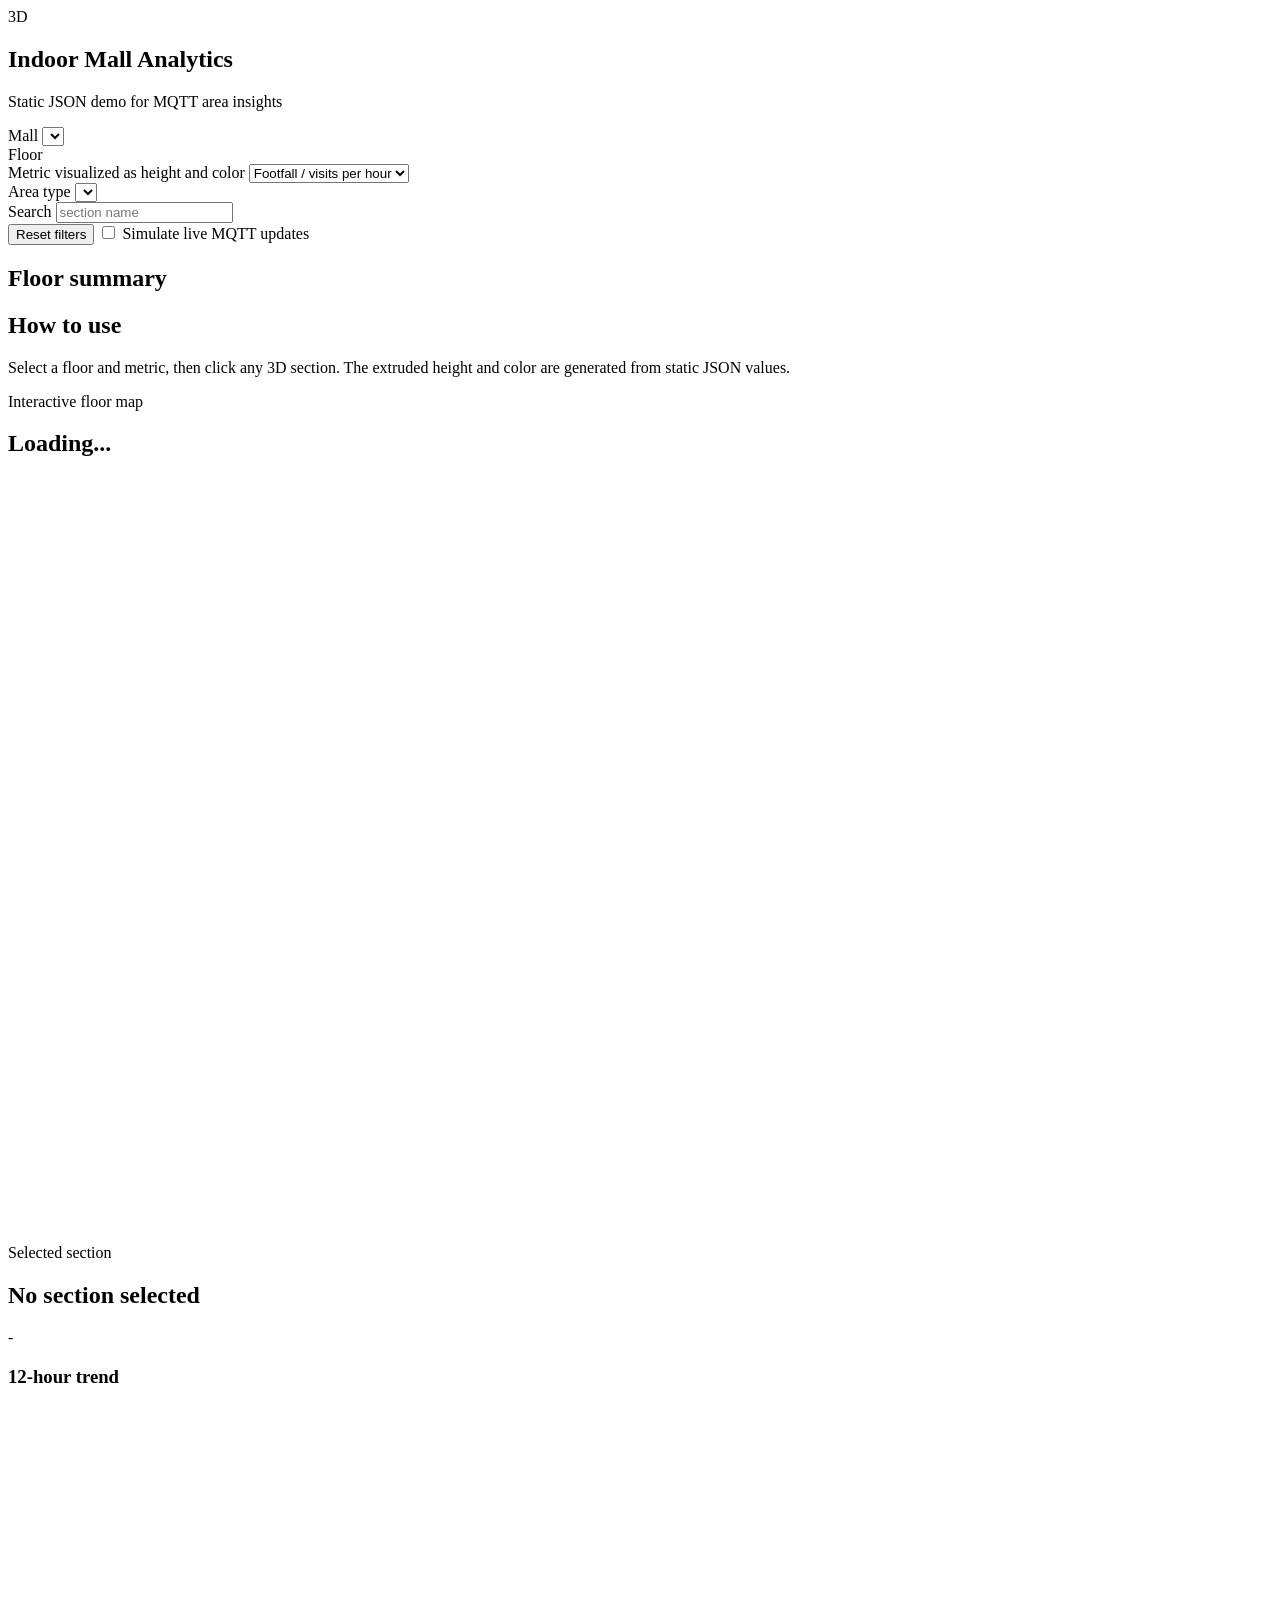
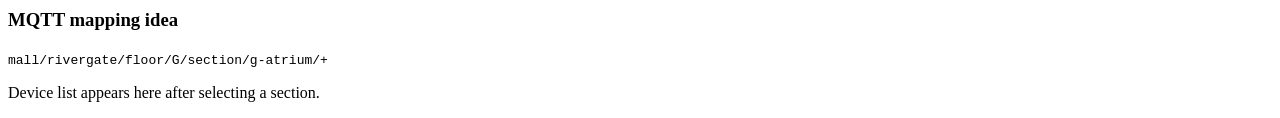
==== 3d-mall-analytic/index.html @ 9ec9e99f "Deploy 3d-mall-analytic" ====
<!doctype html>
<html lang="en">
<head>
  <meta charset="utf-8">
  <meta name="viewport" content="width=device-width, initial-scale=1">
  <title>3D Indoor Mall Analytics Demo</title>
  <link rel="stylesheet" href="assets/css/styles.css">
</head>
<body>
  <div class="app-shell">
    <aside class="sidebar" aria-label="Mall controls">
      <div class="brand-block">
        <div class="brand-mark">3D</div>
        <div>
          <h1>Indoor Mall Analytics</h1>
          <p>Static JSON demo for MQTT area insights</p>
        </div>
      </div>

      <div class="control-group">
        <label for="mallSelect">Mall</label>
        <select id="mallSelect"></select>
      </div>

      <div class="control-group">
        <label>Floor</label>
        <div id="floorTabs" class="floor-tabs"></div>
      </div>

      <div class="control-group">
        <label for="metricSelect">Metric visualized as height and color</label>
        <select id="metricSelect">
          <option value="visits">Footfall / visits per hour</option>
          <option value="workers">Active worker devices</option>
          <option value="dwell">Average dwell time</option>
          <option value="queue">Queue pressure</option>
          <option value="alerts">Operational alerts</option>
        </select>
      </div>

      <div class="control-group two-columns">
        <div>
          <label for="areaFilter">Area type</label>
          <select id="areaFilter"></select>
        </div>
        <div>
          <label for="searchBox">Search</label>
          <input id="searchBox" type="search" placeholder="section name">
        </div>
      </div>

      <div class="actions">
        <button id="resetBtn" type="button">Reset filters</button>
        <label class="toggle-row" title="Applies small random changes to static metrics in the browser only">
          <input id="liveToggle" type="checkbox">
          <span>Simulate live MQTT updates</span>
        </label>
      </div>

      <div class="insight-card">
        <h2>Floor summary</h2>
        <div id="floorSummary" class="summary-grid"></div>
      </div>

      <div class="help-card">
        <h2>How to use</h2>
        <p>Select a floor and metric, then click any 3D section. The extruded height and color are generated from static JSON values.</p>
      </div>
    </aside>

    <main class="main-panel">
      <section class="map-card" aria-label="Indoor 3D map">
        <div class="map-header">
          <div>
            <p class="eyebrow">Interactive floor map</p>
            <h2 id="mapTitle">Loading...</h2>
          </div>
          <div id="legend" class="legend"></div>
        </div>
        <div id="mapStage" class="map-stage">
          <svg id="mallMap" viewBox="0 0 1100 650" role="img" aria-label="3D isometric indoor mall map"></svg>
          <div id="tooltip" class="tooltip" hidden></div>
        </div>
      </section>

      <section class="details-card" aria-label="Selected section details">
        <div class="details-header">
          <div>
            <p class="eyebrow">Selected section</p>
            <h2 id="sectionTitle">No section selected</h2>
          </div>
          <span id="sectionBadge" class="badge">-</span>
        </div>
        <div id="metricCards" class="metric-grid"></div>
        <div class="chart-wrap">
          <div class="chart-heading">
            <h3 id="chartTitle">12-hour trend</h3>
            <span id="chartUnit"></span>
          </div>
          <canvas id="trendChart" height="180"></canvas>
        </div>
        <div class="data-block">
          <h3>MQTT mapping idea</h3>
          <code id="topicCode">mall/rivergate/floor/G/section/g-atrium/+</code>
          <p id="deviceList">Device list appears here after selecting a section.</p>
        </div>
      </section>
    </main>
  </div>

  <script id="fallback-data" type="application/json">
{
  "metadata": {
    "title": "3D Indoor Mall Analytics Static Demo",
    "version": "1.0.0",
    "lastUpdated": "2026-05-10T12:00:00+02:00",
    "description": "Static sample data for a multi-floor mall map powered by MQTT-like metrics."
  },
  "malls": [
    {
      "id": "rivergate",
      "name": "RiverGate Demo Mall",
      "city": "Demo City",
      "floors": [
        {
          "id": "B1",
          "name": "Lower Ground",
          "level": -1,
          "width": 760,
          "depth": 480,
          "sections": [
            {
              "id": "b1-parking-a",
              "code": "P-A",
              "name": "Parking Zone A",
              "area": "Parking",
              "polygon": [
                [
                  40,
                  50
                ],
                [
                  230,
                  50
                ],
                [
                  230,
                  195
                ],
                [
                  40,
                  195
                ]
              ],
              "metrics": {
                "visits": 520,
                "workers": 5,
                "dwell": 31.0,
                "queue": 1.2,
                "alerts": 1
              },
              "history": {
                "visits": [
                  406,
                  473,
                  518,
                  537,
                  574,
                  574,
                  578,
                  530,
                  497,
                  482,
                  505,
                  377
                ],
                "workers": [
                  4,
                  4,
                  5,
                  5,
                  6,
                  6,
                  6,
                  5,
                  6,
                  5,
                  5,
                  4
                ],
                "dwell": [
                  28.4,
                  31.3,
                  28.6,
                  30.4,
                  35.7,
                  32.8,
                  32.8,
                  30.5,
                  34.1,
                  28.6,
                  25.9,
                  26.5
                ],
                "queue": [
                  1.1,
                  1.3,
                  1.0,
                  1.4,
                  1.4,
                  1.5,
                  1.2,
                  1.1,
                  1.2,
                  0.9,
                  0.9,
                  1.0
                ],
                "alerts": [
                  1,
                  1,
                  1,
                  1,
                  1,
                  1,
                  1,
                  1,
                  1,
                  1,
                  1,
                  1
                ]
              },
              "devices": [
                "wrk-021",
                "wrk-024",
                "wrk-031"
              ]
            },
            {
              "id": "b1-parking-b",
              "code": "P-B",
              "name": "Parking Zone B",
              "area": "Parking",
              "polygon": [
                [
                  250,
                  50
                ],
                [
                  445,
                  50
                ],
                [
                  445,
                  195
                ],
                [
                  250,
                  195
                ]
              ],
              "metrics": {
                "visits": 610,
                "workers": 6,
                "dwell": 34.0,
                "queue": 1.5,
                "alerts": 2
              },
              "history": {
                "visits": [
                  522,
                  567,
                  618,
                  589,
                  728,
                  636,
                  626,
                  627,
                  678,
                  663,
                  620,
                  457
                ],
                "workers": [
                  5,
                  6,
                  5,
                  6,
                  7,
                  6,
                  6,
                  6,
                  6,
                  6,
                  5,
                  5
                ],
                "dwell": [
                  28.2,
                  29.9,
                  34.4,
                  32.2,
                  35.9,
                  34.4,
                  38.4,
                  36.8,
                  37.6,
                  34.4,
                  31.0,
                  29.2
                ],
                "queue": [
                  1.2,
                  1.3,
                  1.2,
                  1.6,
                  1.5,
                  1.6,
                  1.5,
                  1.5,
                  1.4,
                  1.5,
                  1.4,
                  0.7
                ],
                "alerts": [
                  2,
                  2,
                  2,
                  2,
                  2,
                  2,
                  2,
                  2,
                  2,
                  2,
                  1,
                  2
                ]
              },
              "devices": [
                "wrk-026",
                "wrk-044"
              ]
            },
            {
              "id": "b1-loading",
              "code": "LD",
              "name": "Loading Dock",
              "area": "Operations",
              "polygon": [
                [
                  465,
                  50
                ],
                [
                  720,
                  50
                ],
                [
                  720,
                  170
                ],
                [
                  465,
                  195
                ]
              ],
              "metrics": {
                "visits": 180,
                "workers": 11,
                "dwell": 42.0,
                "queue": 6.0,
                "alerts": 3
              },
              "history": {
                "visits": [
                  138,
                  175,
                  158,
                  183,
                  200,
                  195,
                  213,
                  184,
                  174,
                  174,
                  154,
                  159
                ],
                "workers": [
                  10,
                  9,
                  10,
                  10,
                  13,
                  12,
                  11,
                  11,
                  11,
                  10,
                  10,
                  9
                ],
                "dwell": [
                  33.4,
                  42.5,
                  41.7,
                  45.6,
                  43.9,
                  45.7,
                  50.4,
                  42.5,
                  48.0,
                  39.2,
                  33.7,
                  33.9
                ],
                "queue": [
                  5.2,
                  4.3,
                  7.3,
                  7.2,
                  5.6,
                  7.1,
                  5.8,
                  5.4,
                  5.8,
                  5.2,
                  3.0,
                  2.7
                ],
                "alerts": [
                  3,
                  3,
                  3,
                  3,
                  3,
                  3,
                  4,
                  3,
                  3,
                  2,
                  2,
                  2
                ]
              },
              "devices": [
                "wrk-011",
                "wrk-012",
                "wrk-013",
                "wrk-014"
              ]
            },
            {
              "id": "b1-lobby",
              "code": "EL",
              "name": "Elevator and Escalator Lobby",
              "area": "Transit",
              "polygon": [
                [
                  250,
                  220
                ],
                [
                  470,
                  220
                ],
                [
                  520,
                  340
                ],
                [
                  205,
                  340
                ]
              ],
              "metrics": {
                "visits": 780,
                "workers": 9,
                "dwell": 12.0,
                "queue": 4.3,
                "alerts": 1
              },
              "history": {
                "visits": [
                  690,
                  710,
                  829,
                  771,
                  889,
                  882,
                  947,
                  889,
                  831,
                  720,
                  697,
                  578
                ],
                "workers": [
                  7,
                  8,
                  10,
                  9,
                  9,
                  10,
                  11,
                  11,
                  10,
                  8,
                  8,
                  7
                ],
                "dwell": [
                  11.1,
                  9.6,
                  11.0,
                  12.5,
                  12.6,
                  14.3,
                  12.3,
                  13.1,
                  13.5,
                  11.5,
                  10.6,
                  10.8
                ],
                "queue": [
                  3.6,
                  4.1,
                  4.0,
                  4.9,
                  5.2,
                  4.3,
                  3.6,
                  3.6,
                  4.5,
                  3.7,
                  3.0,
                  1.8
                ],
                "alerts": [
                  1,
                  1,
                  1,
                  1,
                  1,
                  1,
                  1,
                  1,
                  1,
                  1,
                  1,
                  1
                ]
              },
              "devices": [
                "wrk-032",
                "wrk-033",
                "wrk-034"
              ]
            },
            {
              "id": "b1-service",
              "code": "SV",
              "name": "Service Corridor",
              "area": "Operations",
              "polygon": [
                [
                  50,
                  230
                ],
                [
                  205,
                  230
                ],
                [
                  205,
                  430
                ],
                [
                  50,
                  430
                ]
              ],
              "metrics": {
                "visits": 160,
                "workers": 18,
                "dwell": 22.0,
                "queue": 1.1,
                "alerts": 2
              },
              "history": {
                "visits": [
                  138,
                  133,
                  164,
                  168,
                  175,
                  174,
                  182,
                  160,
                  181,
                  146,
                  153,
                  118
                ],
                "workers": [
                  15,
                  17,
                  18,
                  19,
                  19,
                  20,
                  22,
                  19,
                  20,
                  16,
                  16,
                  13
                ],
                "dwell": [
                  16.3,
                  21.7,
                  21.6,
                  22.9,
                  24.7,
                  24.6,
                  25.2,
                  25.4,
                  23.6,
                  22.6,
                  18.6,
                  19.2
                ],
                "queue": [
                  1.1,
                  0.9,
                  0.9,
                  1.0,
                  1.3,
                  1.2,
                  1.1,
                  0.8,
                  1.2,
                  0.9,
                  1.0,
                  0.9
                ],
                "alerts": [
                  2,
                  2,
                  2,
                  2,
                  2,
                  2,
                  2,
                  2,
                  2,
                  2,
                  2,
                  1
                ]
              },
              "devices": [
                "wrk-040",
                "wrk-041",
                "wrk-042",
                "wrk-043"
              ]
            },
            {
              "id": "b1-storage",
              "code": "ST",
              "name": "Back Storage",
              "area": "Operations",
              "polygon": [
                [
                  530,
                  220
                ],
                [
                  720,
                  185
                ],
                [
                  720,
                  430
                ],
                [
                  560,
                  430
                ],
                [
                  520,
                  340
                ]
              ],
              "metrics": {
                "visits": 95,
                "workers": 8,
                "dwell": 56.0,
                "queue": 2.4,
                "alerts": 1
              },
              "history": {
                "visits": [
                  85,
                  78,
                  93,
                  99,
                  99,
                  109,
                  116,
                  96,
                  93,
                  87,
                  76,
                  88
                ],
                "workers": [
                  7,
                  7,
                  7,
                  8,
                  9,
                  9,
                  9,
                  9,
                  8,
                  7,
                  8,
                  7
                ],
                "dwell": [
                  45.6,
                  47.6,
                  51.3,
                  62.6,
                  64.7,
                  66.5,
                  60.9,
                  58.7,
                  52.3,
                  49.4,
                  48.0,
                  50.0
                ],
                "queue": [
                  2.2,
                  2.5,
                  2.4,
                  2.1,
                  2.1,
                  2.5,
                  3.0,
                  2.2,
                  2.6,
                  1.8,
                  1.8,
                  2.0
                ],
                "alerts": [
                  1,
                  1,
                  1,
                  1,
                  1,
                  1,
                  1,
                  1,
                  1,
                  1,
                  1,
                  0
                ]
              },
              "devices": [
                "wrk-015",
                "wrk-016"
              ]
            },
            {
              "id": "b1-carwash",
              "code": "CW",
              "name": "Car Wash Pickup",
              "area": "Services",
              "polygon": [
                [
                  230,
                  365
                ],
                [
                  535,
                  365
                ],
                [
                  555,
                  430
                ],
                [
                  220,
                  430
                ]
              ],
              "metrics": {
                "visits": 290,
                "workers": 4,
                "dwell": 18.0,
                "queue": 7.5,
                "alerts": 0
              },
              "history": {
                "visits": [
                  213,
                  255,
                  281,
                  275,
                  290,
                  305,
                  346,
                  325,
                  280,
                  310,
                  239,
                  261
                ],
                "workers": [
                  3,
                  4,
                  4,
                  4,
                  5,
                  5,
                  5,
                  5,
                  4,
                  4,
                  4,
                  4
                ],
                "dwell": [
                  13.1,
                  16.6,
                  18.4,
                  18.1,
                  19.1,
                  19.1,
                  18.4,
                  17.7,
                  18.8,
                  17.2,
                  15.9,
                  15.1
                ],
                "queue": [
                  5.1,
                  7.6,
                  5.9,
                  7.0,
                  9.2,
                  9.7,
                  7.9,
                  7.1,
                  8.2,
                  5.5,
                  5.3,
                  5.9
                ],
                "alerts": [
                  0,
                  0,
                  0,
                  0,
                  0,
                  0,
                  0,
                  0,
                  0,
                  0,
                  0,
                  0
                ]
              },
              "devices": [
                "wrk-051"
              ]
            }
          ]
        },
        {
          "id": "G",
          "name": "Ground Floor",
          "level": 0,
          "width": 760,
          "depth": 480,
          "sections": [
            {
              "id": "g-entrance",
              "code": "EN",
              "name": "Main Entrance",
              "area": "Transit",
              "polygon": [
                [
                  40,
                  55
                ],
                [
                  250,
                  55
                ],
                [
                  235,
                  180
                ],
                [
                  65,
                  190
                ]
              ],
              "metrics": {
                "visits": 1460,
                "workers": 17,
                "dwell": 8.5,
                "queue": 3.5,
                "alerts": 2
              },
              "history": {
                "visits": [
                  1157,
                  1209,
                  1525,
                  1474,
                  1489,
                  1688,
                  1508,
                  1586,
                  1617,
                  1326,
                  1478,
                  1307
                ],
                "workers": [
                  15,
                  14,
                  15,
                  18,
                  18,
                  20,
                  21,
                  17,
                  18,
                  15,
                  15,
                  12
                ],
                "dwell": [
                  7.6,
                  8.0,
                  8.0,
                  9.5,
                  9.3,
                  9.8,
                  10.1,
                  8.3,
                  8.4,
                  8.5,
                  8.3,
                  7.9
                ],
                "queue": [
                  2.1,
                  2.6,
                  3.5,
                  3.2,
                  4.3,
                  4.4,
                  3.4,
                  3.4,
                  2.7,
                  2.6,
                  2.7,
                  1.5
                ],
                "alerts": [
                  2,
                  2,
                  2,
                  2,
                  2,
                  2,
                  3,
                  2,
                  2,
                  2,
                  1,
                  1
                ]
              },
              "devices": [
                "wrk-101",
                "wrk-102",
                "wrk-103",
                "wrk-104"
              ]
            },
            {
              "id": "g-atrium",
              "code": "AT",
              "name": "Central Atrium",
              "area": "Common",
              "polygon": [
                [
                  270,
                  85
                ],
                [
                  510,
                  85
                ],
                [
                  565,
                  295
                ],
                [
                  210,
                  295
                ]
              ],
              "metrics": {
                "visits": 1680,
                "workers": 21,
                "dwell": 17.0,
                "queue": 8.0,
                "alerts": 3
              },
              "history": {
                "visits": [
                  1506,
                  1572,
                  1762,
                  1702,
                  1651,
                  1800,
                  1770,
                  1800,
                  1577,
                  1576,
                  1639,
                  1245
                ],
                "workers": [
                  19,
                  18,
                  23,
                  21,
                  23,
                  21,
                  26,
                  24,
                  20,
                  21,
                  20,
                  19
                ],
                "dwell": [
                  12.6,
                  16.9,
                  17.5,
                  18.8,
                  18.0,
                  19.1,
                  17.2,
                  18.6,
                  18.0,
                  17.6,
                  13.7,
                  13.8
                ],
                "queue": [
                  6.1,
                  6.7,
                  8.9,
                  8.4,
                  8.5,
                  9.1,
                  8.1,
                  8.0,
                  8.6,
                  6.6,
                  4.4,
                  6.5
                ],
                "alerts": [
                  2,
                  3,
                  3,
                  3,
                  4,
                  3,
                  3,
                  3,
                  3,
                  3,
                  2,
                  2
                ]
              },
              "devices": [
                "wrk-111",
                "wrk-112",
                "wrk-113",
                "wrk-114",
                "wrk-115"
              ]
            },
            {
              "id": "g-supermarket",
              "code": "SM",
              "name": "Supermarket",
              "area": "Retail",
              "polygon": [
                [
                  530,
                  55
                ],
                [
                  720,
                  55
                ],
                [
                  720,
                  225
                ],
                [
                  575,
                  265
                ],
                [
                  530,
                  175
                ]
              ],
              "metrics": {
                "visits": 1220,
                "workers": 26,
                "dwell": 39.0,
                "queue": 11.5,
                "alerts": 4
              },
              "history": {
                "visits": [
                  894,
                  1177,
                  1115,
                  1295,
                  1303,
                  1268,
                  1413,
                  1194,
                  1371,
                  1111,
                  1162,
                  1102
                ],
                "workers": [
                  21,
                  26,
                  24,
                  26,
                  26,
                  27,
                  27,
                  29,
                  25,
                  26,
                  22,
                  21
                ],
                "dwell": [
                  32.1,
                  38.2,
                  37.6,
                  37.8,
                  39.7,
                  47.3,
                  42.6,
                  39.3,
                  36.9,
                  40.0,
                  31.2,
                  34.2
                ],
                "queue": [
                  9.9,
                  9.8,
                  13.1,
                  10.6,
                  12.9,
                  11.6,
                  9.7,
                  9.8,
                  11.6,
                  7.8,
                  9.4,
                  6.4
                ],
                "alerts": [
                  4,
                  4,
                  4,
                  4,
                  5,
                  4,
                  5,
                  4,
                  3,
                  4,
                  3,
                  3
                ]
              },
              "devices": [
                "wrk-121",
                "wrk-122",
                "wrk-123",
                "wrk-124"
              ]
            },
            {
              "id": "g-electronics",
              "code": "EL",
              "name": "Electronics",
              "area": "Retail",
              "polygon": [
                [
                  60,
                  210
                ],
                [
                  205,
                  205
                ],
                [
                  205,
                  360
                ],
                [
                  60,
                  390
                ]
              ],
              "metrics": {
                "visits": 760,
                "workers": 12,
                "dwell": 27.0,
                "queue": 5.8,
                "alerts": 1
              },
              "history": {
                "visits": [
                  677,
                  712,
                  679,
                  862,
                  778,
                  791,
                  763,
                  772,
                  766,
                  829,
                  703,
                  665
                ],
                "workers": [
                  9,
                  10,
                  12,
                  12,
                  13,
                  13,
                  12,
                  12,
                  12,
                  13,
                  12,
                  10
                ],
                "dwell": [
                  22.1,
                  24.3,
                  26.6,
                  28.2,
                  27.0,
                  32.3,
                  28.9,
                  27.4,
                  29.6,
                  26.3,
                  22.5,
                  22.4
                ],
                "queue": [
                  4.6,
                  5.7,
                  5.0,
                  6.9,
                  7.4,
                  7.2,
                  5.8,
                  5.3,
                  6.3,
                  5.1,
                  4.6,
                  3.6
                ],
                "alerts": [
                  1,
                  1,
                  1,
                  1,
                  1,
                  1,
                  1,
                  1,
                  1,
                  1,
                  1,
                  1
                ]
              },
              "devices": [
                "wrk-131",
                "wrk-132"
              ]
            },
            {
              "id": "g-cafe",
              "code": "CF",
              "name": "Cafe Strip",
              "area": "Dining",
              "polygon": [
                [
                  225,
                  320
                ],
                [
                  390,
                  315
                ],
                [
                  390,
                  430
                ],
                [
                  210,
                  430
                ]
              ],
              "metrics": {
                "visits": 880,
                "workers": 15,
                "dwell": 43.0,
                "queue": 10.5,
                "alerts": 2
              },
              "history": {
                "visits": [
                  670,
                  787,
                  883,
                  908,
                  904,
                  989,
                  891,
                  954,
                  915,
                  941,
                  726,
                  648
                ],
                "workers": [
                  13,
                  15,
                  14,
                  16,
                  17,
                  17,
                  16,
                  18,
                  14,
                  14,
                  15,
                  13
                ],
                "dwell": [
                  40.2,
                  34.5,
                  39.6,
                  41.7,
                  45.4,
                  46.6,
                  48.0,
                  47.2,
                  45.0,
                  46.0,
                  42.4,
                  31.2
                ],
                "queue": [
                  9.0,
                  9.9,
                  8.8,
                  11.3,
                  9.5,
                  10.7,
                  12.2,
                  10.0,
                  11.4,
                  7.4,
                  8.4,
                  4.6
                ],
                "alerts": [
                  2,
                  2,
                  2,
                  2,
                  2,
                  2,
                  2,
                  2,
                  2,
                  2,
                  2,
                  1
                ]
              },
              "devices": [
                "wrk-141",
                "wrk-142",
                "wrk-143"
              ]
            },
            {
              "id": "g-pharmacy",
              "code": "PH",
              "name": "Pharmacy",
              "area": "Retail",
              "polygon": [
                [
                  410,
                  320
                ],
                [
                  555,
                  310
                ],
                [
                  560,
                  430
                ],
                [
                  410,
                  430
                ]
              ],
              "metrics": {
                "visits": 510,
                "workers": 7,
                "dwell": 14.0,
                "queue": 4.5,
                "alerts": 0
              },
              "history": {
                "visits": [
                  457,
                  464,
                  549,
                  554,
                  528,
                  518,
                  549,
                  583,
                  494,
                  485,
                  435,
                  476
                ],
                "workers": [
                  5,
                  7,
                  6,
                  7,
                  8,
                  8,
                  8,
                  8,
                  8,
                  7,
                  7,
                  6
                ],
                "dwell": [
                  10.5,
                  13.9,
                  15.0,
                  13.2,
                  15.6,
                  16.7,
                  14.2,
                  16.0,
                  15.5,
                  15.0,
                  13.6,
                  10.9
                ],
                "queue": [
                  4.1,
                  4.7,
                  4.0,
                  4.6,
                  4.1,
                  5.3,
                  4.9,
                  4.1,
                  4.6,
                  2.9,
                  2.8,
                  1.9
                ],
                "alerts": [
                  0,
                  0,
                  0,
                  0,
                  0,
                  0,
                  0,
                  0,
                  0,
                  0,
                  0,
                  0
                ]
              },
              "devices": [
                "wrk-151",
                "wrk-152"
              ]
            },
            {
              "id": "g-info",
              "code": "IF",
              "name": "Information Desk",
              "area": "Services",
              "polygon": [
                [
                  580,
                  285
                ],
                [
                  720,
                  245
                ],
                [
                  720,
                  430
                ],
                [
                  585,
                  430
                ]
              ],
              "metrics": {
                "visits": 420,
                "workers": 6,
                "dwell": 11.0,
                "queue": 2.3,
                "alerts": 1
              },
              "history": {
                "visits": [
                  352,
                  337,
                  432,
                  445,
                  428,
                  461,
                  503,
                  437,
                  440,
                  418,
                  352,
                  352
                ],
                "workers": [
                  5,
                  5,
                  6,
                  7,
                  6,
                  7,
                  6,
                  7,
                  6,
                  6,
                  5,
                  5
                ],
                "dwell": [
                  8.5,
                  10.8,
                  11.0,
                  12.4,
                  11.9,
                  11.9,
                  13.0,
                  13.0,
                  11.6,
                  10.6,
                  9.3,
                  9.3
                ],
                "queue": [
                  2.0,
                  2.3,
                  2.0,
                  2.0,
                  2.6,
                  2.5,
                  2.7,
                  2.5,
                  2.5,
                  2.2,
                  1.4,
                  1.0
                ],
                "alerts": [
                  1,
                  1,
                  1,
                  1,
                  1,
                  1,
                  1,
                  1,
                  1,
                  1,
                  1,
                  1
                ]
              },
              "devices": [
                "wrk-161",
                "wrk-162"
              ]
            }
          ]
        },
        {
          "id": "F1",
          "name": "First Floor",
          "level": 1,
          "width": 760,
          "depth": 480,
          "sections": [
            {
              "id": "f1-fashion-a",
              "code": "FA",
              "name": "Fashion Wing A",
              "area": "Retail",
              "polygon": [
                [
                  40,
                  55
                ],
                [
                  240,
                  55
                ],
                [
                  240,
                  210
                ],
                [
                  40,
                  230
                ]
              ],
              "metrics": {
                "visits": 980,
                "workers": 16,
                "dwell": 34.0,
                "queue": 4.0,
                "alerts": 1
              },
              "history": {
                "visits": [
                  758,
                  885,
                  1047,
                  939,
                  1099,
                  1030,
                  1077,
                  1051,
                  1007,
                  961,
                  905,
                  733
                ],
                "workers": [
                  15,
                  14,
                  14,
                  18,
                  17,
                  17,
                  18,
                  17,
                  17,
                  17,
                  15,
                  13
                ],
                "dwell": [
                  30.9,
                  31.4,
                  37.1,
                  36.0,
                  36.4,
                  35.0,
                  35.9,
                  37.6,
                  33.9,
                  31.1,
                  32.2,
                  31.4
                ],
                "queue": [
                  2.9,
                  3.3,
                  4.4,
                  3.8,
                  3.8,
                  4.0,
                  3.4,
                  4.8,
                  2.9,
                  4.2,
                  2.3,
                  1.8
                ],
                "alerts": [
                  1,
                  1,
                  1,
                  1,
                  1,
                  1,
                  1,
                  1,
                  1,
                  1,
                  1,
                  0
                ]
              },
              "devices": [
                "wrk-201",
                "wrk-202",
                "wrk-203"
              ]
            },
            {
              "id": "f1-beauty",
              "code": "BT",
              "name": "Beauty and Cosmetics",
              "area": "Retail",
              "polygon": [
                [
                  260,
                  55
                ],
                [
                  450,
                  55
                ],
                [
                  455,
                  210
                ],
                [
                  260,
                  210
                ]
              ],
              "metrics": {
                "visits": 710,
                "workers": 11,
                "dwell": 28.0,
                "queue": 5.1,
                "alerts": 0
              },
              "history": {
                "visits": [
                  569,
                  686,
                  627,
                  670,
                  819,
                  794,
                  770,
                  835,
                  774,
                  655,
                  715,
                  563
                ],
                "workers": [
                  8,
                  11,
                  10,
                  10,
                  11,
                  13,
                  13,
                  13,
                  13,
                  11,
                  9,
                  9
                ],
                "dwell": [
                  20.8,
                  25.4,
                  26.9,
                  29.1,
                  31.9,
                  33.5,
                  31.6,
                  28.6,
                  28.0,
                  25.4,
                  24.7,
                  24.6
                ],
                "queue": [
                  4.5,
                  4.6,
                  4.5,
                  5.1,
                  5.5,
                  5.3,
                  6.3,
                  5.1,
                  4.2,
                  3.5,
                  4.0,
                  3.4
                ],
                "alerts": [
                  0,
                  0,
                  0,
                  0,
                  0,
                  0,
                  0,
                  0,
                  0,
                  0,
                  0,
                  0
                ]
              },
              "devices": [
                "wrk-211",
                "wrk-212"
              ]
            },
            {
              "id": "f1-home",
              "code": "HM",
              "name": "Home Goods",
              "area": "Retail",
              "polygon": [
                [
                  475,
                  55
                ],
                [
                  720,
                  55
                ],
                [
                  720,
                  205
                ],
                [
                  475,
                  210
                ]
              ],
              "metrics": {
                "visits": 650,
                "workers": 13,
                "dwell": 32.0,
                "queue": 2.8,
                "alerts": 2
              },
              "history": {
                "visits": [
                  511,
                  552,
                  683,
                  730,
                  664,
                  684,
                  678,
                  720,
                  720,
                  632,
                  624,
                  551
                ],
                "workers": [
                  11,
                  11,
                  12,
                  13,
                  15,
                  15,
                  15,
                  15,
                  14,
                  13,
                  13,
                  12
                ],
                "dwell": [
                  27.3,
                  30.9,
                  34.4,
                  35.2,
                  31.6,
                  37.0,
                  32.8,
                  34.8,
                  30.6,
                  32.9,
                  26.7,
                  29.1
                ],
                "queue": [
                  2.3,
                  3.1,
                  3.2,
                  2.7,
                  2.4,
                  2.8,
                  3.4,
                  3.1,
                  2.1,
                  2.8,
                  2.0,
                  2.1
                ],
                "alerts": [
                  2,
                  2,
                  2,
                  2,
                  2,
                  2,
                  2,
                  2,
                  2,
                  1,
                  1,
                  1
                ]
              },
              "devices": [
                "wrk-221",
                "wrk-222",
                "wrk-223"
              ]
            },
            {
              "id": "f1-foodcourt",
              "code": "FC",
              "name": "Food Court",
              "area": "Dining",
              "polygon": [
                [
                  245,
                  235
                ],
                [
                  535,
                  235
                ],
                [
                  560,
                  370
                ],
                [
                  225,
                  370
                ]
              ],
              "metrics": {
                "visits": 1520,
                "workers": 28,
                "dwell": 48.0,
                "queue": 18.5,
                "alerts": 5
              },
              "history": {
                "visits": [
                  1188,
                  1243,
                  1500,
                  1702,
                  1800,
                  1692,
                  1563,
                  1681,
                  1731,
                  1631,
                  1382,
                  1396
                ],
                "workers": [
                  22,
                  23,
                  29,
                  27,
                  31,
                  33,
                  34,
                  29,
                  30,
                  30,
                  24,
                  22
                ],
                "dwell": [
                  40.2,
                  44.6,
                  48.9,
                  49.9,
                  49.7,
                  50.2,
                  53.0,
                  48.9,
                  55.0,
                  45.3,
                  41.9,
                  38.5
                ],
                "queue": [
                  15.7,
                  14.3,
                  19.5,
                  16.0,
                  19.5,
                  18.3,
                  21.6,
                  21.0,
                  14.5,
                  13.0,
                  16.7,
                  11.4
                ],
                "alerts": [
                  5,
                  5,
                  5,
                  4,
                  6,
                  6,
                  6,
                  5,
                  4,
                  5,
                  4,
                  3
                ]
              },
              "devices": [
                "wrk-231",
                "wrk-232",
                "wrk-233",
                "wrk-234",
                "wrk-235"
              ]
            },
            {
              "id": "f1-kids",
              "code": "KZ",
              "name": "Kids Zone",
              "area": "Entertainment",
              "polygon": [
                [
                  55,
                  255
                ],
                [
                  220,
                  245
                ],
                [
                  205,
                  430
                ],
                [
                  55,
                  430
                ]
              ],
              "metrics": {
                "visits": 590,
                "workers": 10,
                "dwell": 54.0,
                "queue": 7.2,
                "alerts": 2
              },
              "history": {
                "visits": [
                  527,
                  537,
                  566,
                  659,
                  590,
                  662,
                  641,
                  582,
                  671,
                  598,
                  512,
                  536
                ],
                "workers": [
                  8,
                  9,
                  11,
                  10,
                  10,
                  11,
                  11,
                  10,
                  10,
                  9,
                  8,
                  9
                ],
                "dwell": [
                  43.6,
                  46.0,
                  49.2,
                  51.8,
                  55.5,
                  54.1,
                  55.5,
                  61.8,
                  60.0,
                  52.3,
                  51.2,
                  39.0
                ],
                "queue": [
                  4.4,
                  5.4,
                  7.6,
                  6.8,
                  8.3,
                  8.1,
                  6.1,
                  6.0,
                  6.4,
                  6.4,
                  4.4,
                  5.0
                ],
                "alerts": [
                  2,
                  1,
                  2,
                  2,
                  2,
                  2,
                  2,
                  2,
                  2,
                  1,
                  1,
                  1
                ]
              },
              "devices": [
                "wrk-241",
                "wrk-242"
              ]
            },
            {
              "id": "f1-atrium",
              "code": "AT",
              "name": "Upper Atrium Bridge",
              "area": "Common",
              "polygon": [
                [
                  560,
                  230
                ],
                [
                  720,
                  215
                ],
                [
                  720,
                  430
                ],
                [
                  585,
                  430
                ],
                [
                  560,
                  370
                ]
              ],
              "metrics": {
                "visits": 880,
                "workers": 12,
                "dwell": 13.0,
                "queue": 3.9,
                "alerts": 1
              },
              "history": {
                "visits": [
                  721,
                  796,
                  837,
                  930,
                  958,
                  1037,
                  1007,
                  1019,
                  852,
                  827,
                  744,
                  659
                ],
                "workers": [
                  10,
                  12,
                  12,
                  12,
                  14,
                  14,
                  13,
                  14,
                  13,
                  13,
                  10,
                  9
                ],
                "dwell": [
                  11.6,
                  10.6,
                  12.0,
                  14.4,
                  13.2,
                  13.7,
                  13.4,
                  14.2,
                  14.6,
                  12.9,
                  10.5,
                  10.9
                ],
                "queue": [
                  4.0,
                  4.2,
                  3.9,
                  3.8,
                  4.6,
                  4.0,
                  4.3,
                  4.4,
                  3.2,
                  3.0,
                  2.7,
                  2.5
                ],
                "alerts": [
                  1,
                  1,
                  1,
                  1,
                  1,
                  1,
                  1,
                  1,
                  1,
                  1,
                  1,
                  1
                ]
              },
              "devices": [
                "wrk-251",
                "wrk-252"
              ]
            },
            {
              "id": "f1-restrooms",
              "code": "RS",
              "name": "Restrooms and Services",
              "area": "Services",
              "polygon": [
                [
                  225,
                  395
                ],
                [
                  560,
                  395
                ],
                [
                  560,
                  430
                ],
                [
                  225,
                  430
                ]
              ],
              "metrics": {
                "visits": 430,
                "workers": 6,
                "dwell": 6.0,
                "queue": 2.9,
                "alerts": 0
              },
              "history": {
                "visits": [
                  365,
                  384,
                  410,
                  461,
                  447,
                  476,
                  519,
                  458,
                  490,
                  402,
                  401,
                  351
                ],
                "workers": [
                  5,
                  6,
                  5,
                  7,
                  7,
                  7,
                  7,
                  6,
                  6,
                  5,
                  5,
                  5
                ],
                "dwell": [
                  4.8,
                  5.5,
                  5.6,
                  6.6,
                  5.9,
                  6.5,
                  6.6,
                  6.4,
                  6.6,
                  6.2,
                  5.5,
                  4.9
                ],
                "queue": [
                  2.8,
                  2.5,
                  2.6,
                  3.6,
                  2.7,
                  2.7,
                  3.2,
                  2.3,
                  2.1,
                  3.0,
                  2.4,
                  1.5
                ],
                "alerts": [
                  0,
                  0,
                  0,
                  0,
                  0,
                  0,
                  0,
                  0,
                  0,
                  0,
                  0,
                  0
                ]
              },
              "devices": [
                "wrk-261"
              ]
            }
          ]
        },
        {
          "id": "F2",
          "name": "Second Floor",
          "level": 2,
          "width": 760,
          "depth": 480,
          "sections": [
            {
              "id": "f2-cinema",
              "code": "CN",
              "name": "Cinema Lobby and Screens",
              "area": "Entertainment",
              "polygon": [
                [
                  40,
                  60
                ],
                [
                  330,
                  60
                ],
                [
                  330,
                  245
                ],
                [
                  40,
                  260
                ]
              ],
              "metrics": {
                "visits": 1100,
                "workers": 18,
                "dwell": 82.0,
                "queue": 16.8,
                "alerts": 3
              },
              "history": {
                "visits": [
                  957,
                  1043,
                  1094,
                  1203,
                  1253,
                  1270,
                  1161,
                  1095,
                  1052,
                  1197,
                  1121,
                  901
                ],
                "workers": [
                  15,
                  17,
                  16,
                  18,
                  20,
                  21,
                  20,
                  19,
                  17,
                  16,
                  15,
                  13
                ],
                "dwell": [
                  63.5,
                  67.0,
                  73.2,
                  93.3,
                  84.4,
                  93.2,
                  95,
                  95,
                  89.6,
                  89.5,
                  69.2,
                  73.0
                ],
                "queue": [
                  11.4,
                  17.6,
                  14.6,
                  14.5,
                  16.8,
                  21.0,
                  15.8,
                  19.4,
                  15.4,
                  13.0,
                  10.1,
                  10.4
                ],
                "alerts": [
                  2,
                  3,
                  3,
                  3,
                  3,
                  3,
                  3,
                  3,
                  3,
                  3,
                  2,
                  1
                ]
              },
              "devices": [
                "wrk-301",
                "wrk-302",
                "wrk-303",
                "wrk-304"
              ]
            },
            {
              "id": "f2-arcade",
              "code": "AR",
              "name": "Arcade",
              "area": "Entertainment",
              "polygon": [
                [
                  355,
                  60
                ],
                [
                  545,
                  60
                ],
                [
                  560,
                  225
                ],
                [
                  355,
                  245
                ]
              ],
              "metrics": {
                "visits": 760,
                "workers": 11,
                "dwell": 61.0,
                "queue": 6.4,
                "alerts": 2
              },
              "history": {
                "visits": [
                  682,
                  614,
                  692,
                  781,
                  764,
                  793,
                  856,
                  842,
                  726,
                  698,
                  762,
                  635
                ],
                "workers": [
                  9,
                  10,
                  12,
                  11,
                  12,
                  12,
                  13,
                  12,
                  11,
                  11,
                  10,
                  9
                ],
                "dwell": [
                  47.7,
                  61.8,
                  57.4,
                  69.5,
                  60.4,
                  64.7,
                  62.3,
                  64.2,
                  60.9,
                  63.0,
                  55.2,
                  45.4
                ],
                "queue": [
                  4.0,
                  5.0,
                  7.3,
                  7.3,
                  7.9,
                  6.9,
                  6.9,
                  7.4,
                  5.8,
                  5.0,
                  3.7,
                  4.3
                ],
                "alerts": [
                  1,
                  2,
                  2,
                  3,
                  2,
                  2,
                  2,
                  2,
                  2,
                  1,
                  2,
                  1
                ]
              },
              "devices": [
                "wrk-311",
                "wrk-312"
              ]
            },
            {
              "id": "f2-restaurants",
              "code": "RT",
              "name": "Restaurant Row",
              "area": "Dining",
              "polygon": [
                [
                  565,
                  60
                ],
                [
                  720,
                  60
                ],
                [
                  720,
                  270
                ],
                [
                  585,
                  230
                ]
              ],
              "metrics": {
                "visits": 930,
                "workers": 21,
                "dwell": 66.0,
                "queue": 14.2,
                "alerts": 3
              },
              "history": {
                "visits": [
                  792,
                  844,
                  827,
                  995,
                  926,
                  1029,
                  953,
                  1020,
                  916,
                  870,
                  851,
                  833
                ],
                "workers": [
                  17,
                  18,
                  21,
                  20,
                  23,
                  24,
                  22,
                  23,
                  23,
                  21,
                  18,
                  19
                ],
                "dwell": [
                  50.3,
                  64.6,
                  65.8,
                  74.6,
                  74.7,
                  73.1,
                  72.6,
                  70.5,
                  61.5,
                  68.5,
                  60.4,
                  54.0
                ],
                "queue": [
                  12.0,
                  10.5,
                  11.8,
                  17.4,
                  13.6,
                  15.7,
                  12.9,
                  12.1,
                  10.0,
                  8.8,
                  8.1,
                  8.1
                ],
                "alerts": [
                  2,
                  2,
                  2,
                  3,
                  4,
                  4,
                  3,
                  4,
                  2,
                  3,
                  2,
                  1
                ]
              },
              "devices": [
                "wrk-321",
                "wrk-322",
                "wrk-323"
              ]
            },
            {
              "id": "f2-gym",
              "code": "GY",
              "name": "Fitness Center",
              "area": "Services",
              "polygon": [
                [
                  55,
                  285
                ],
                [
                  260,
                  270
                ],
                [
                  260,
                  430
                ],
                [
                  55,
                  430
                ]
              ],
              "metrics": {
                "visits": 410,
                "workers": 8,
                "dwell": 74.0,
                "queue": 3.6,
                "alerts": 1
              },
              "history": {
                "visits": [
                  366,
                  397,
                  415,
                  462,
                  483,
                  493,
                  469,
                  478,
                  471,
                  403,
                  368,
                  296
                ],
                "workers": [
                  6,
                  7,
                  8,
                  8,
                  8,
                  8,
                  8,
                  9,
                  8,
                  7,
                  7,
                  6
                ],
                "dwell": [
                  62.8,
                  68.0,
                  78.4,
                  70.9,
                  76.2,
                  80.1,
                  85.2,
                  79.7,
                  80.0,
                  67.1,
                  62.4,
                  63.0
                ],
                "queue": [
                  2.8,
                  3.9,
                  4.0,
                  3.5,
                  3.5,
                  4.3,
                  3.3,
                  4.0,
                  2.9,
                  3.7,
                  3.0,
                  2.8
                ],
                "alerts": [
                  1,
                  1,
                  1,
                  1,
                  1,
                  1,
                  1,
                  1,
                  1,
                  1,
                  1,
                  1
                ]
              },
              "devices": [
                "wrk-331",
                "wrk-332"
              ]
            },
            {
              "id": "f2-terrace",
              "code": "TR",
              "name": "Terrace Seating",
              "area": "Dining",
              "polygon": [
                [
                  285,
                  270
                ],
                [
                  510,
                  260
                ],
                [
                  535,
                  430
                ],
                [
                  285,
                  430
                ]
              ],
              "metrics": {
                "visits": 560,
                "workers": 9,
                "dwell": 52.0,
                "queue": 9.4,
                "alerts": 2
              },
              "history": {
                "visits": [
                  476,
                  546,
                  520,
                  561,
                  550,
                  617,
                  625,
                  566,
                  560,
                  502,
                  566,
                  466
                ],
                "workers": [
                  7,
                  8,
                  9,
                  10,
                  10,
                  10,
                  9,
                  11,
                  10,
                  8,
                  8,
                  7
                ],
                "dwell": [
                  43.5,
                  45.6,
                  51.5,
                  49.0,
                  53.7,
                  58.6,
                  62.7,
                  53.6,
                  58.4,
                  51.1,
                  49.1,
                  45.5
                ],
                "queue": [
                  6.2,
                  8.9,
                  7.3,
                  10.0,
                  8.8,
                  8.9,
                  8.9,
                  8.7,
                  7.9,
                  9.0,
                  5.4,
                  4.4
                ],
                "alerts": [
                  1,
                  2,
                  2,
                  2,
                  2,
                  2,
                  2,
                  2,
                  2,
                  2,
                  1,
                  1
                ]
              },
              "devices": [
                "wrk-341",
                "wrk-342"
              ]
            },
            {
              "id": "f2-admin",
              "code": "AD",
              "name": "Admin Offices",
              "area": "Operations",
              "polygon": [
                [
                  535,
                  270
                ],
                [
                  720,
                  285
                ],
                [
                  720,
                  430
                ],
                [
                  555,
                  430
                ]
              ],
              "metrics": {
                "visits": 120,
                "workers": 19,
                "dwell": 38.0,
                "queue": 0.6,
                "alerts": 1
              },
              "history": {
                "visits": [
                  93,
                  114,
                  115,
                  117,
                  137,
                  127,
                  120,
                  135,
                  132,
                  111,
                  101,
                  89
                ],
                "workers": [
                  14,
                  16,
                  18,
                  19,
                  20,
                  20,
                  21,
                  23,
                  20,
                  17,
                  17,
                  15
                ],
                "dwell": [
                  31.4,
                  36.0,
                  38.5,
                  37.5,
                  39.4,
                  41.6,
                  38.6,
                  38.2,
                  38.7,
                  36.4,
                  36.5,
                  27.9
                ],
                "queue": [
                  0.6,
                  0.5,
                  0.5,
                  0.7,
                  0.8,
                  0.6,
                  0.6,
                  0.7,
                  0.5,
                  0.4,
                  0.5,
                  0.4
                ],
                "alerts": [
                  1,
                  1,
                  1,
                  1,
                  1,
                  1,
                  1,
                  1,
                  1,
                  1,
                  1,
                  1
                ]
              },
              "devices": [
                "wrk-351",
                "wrk-352",
                "wrk-353"
              ]
            },
            {
              "id": "f2-observatory",
              "code": "OB",
              "name": "Sky View Corridor",
              "area": "Common",
              "polygon": [
                [
                  335,
                  255
                ],
                [
                  565,
                  235
                ],
                [
                  535,
                  260
                ],
                [
                  285,
                  270
                ]
              ],
              "metrics": {
                "visits": 340,
                "workers": 5,
                "dwell": 19.0,
                "queue": 1.9,
                "alerts": 0
              },
              "history": {
                "visits": [
                  303,
                  284,
                  347,
                  355,
                  402,
                  371,
                  371,
                  394,
                  333,
                  339,
                  273,
                  310
                ],
                "workers": [
                  5,
                  5,
                  5,
                  5,
                  5,
                  5,
                  6,
                  5,
                  5,
                  5,
                  4,
                  4
                ],
                "dwell": [
                  14.8,
                  19.4,
                  17.5,
                  17.9,
                  20.3,
                  23.0,
                  22.7,
                  18.8,
                  19.0,
                  20.5,
                  17.0,
                  15.0
                ],
                "queue": [
                  1.2,
                  1.9,
                  1.5,
                  2.1,
                  2.3,
                  2.4,
                  2.0,
                  1.6,
                  2.1,
                  1.8,
                  1.6,
                  0.8
                ],
                "alerts": [
                  0,
                  0,
                  0,
                  0,
                  0,
                  0,
                  0,
                  0,
                  0,
                  0,
                  0,
                  0
                ]
              },
              "devices": [
                "wrk-361"
              ]
            }
          ]
        }
      ]
    }
  ]
}
  </script>
  <script src="assets/js/app.js"></script>
</body>
</html>
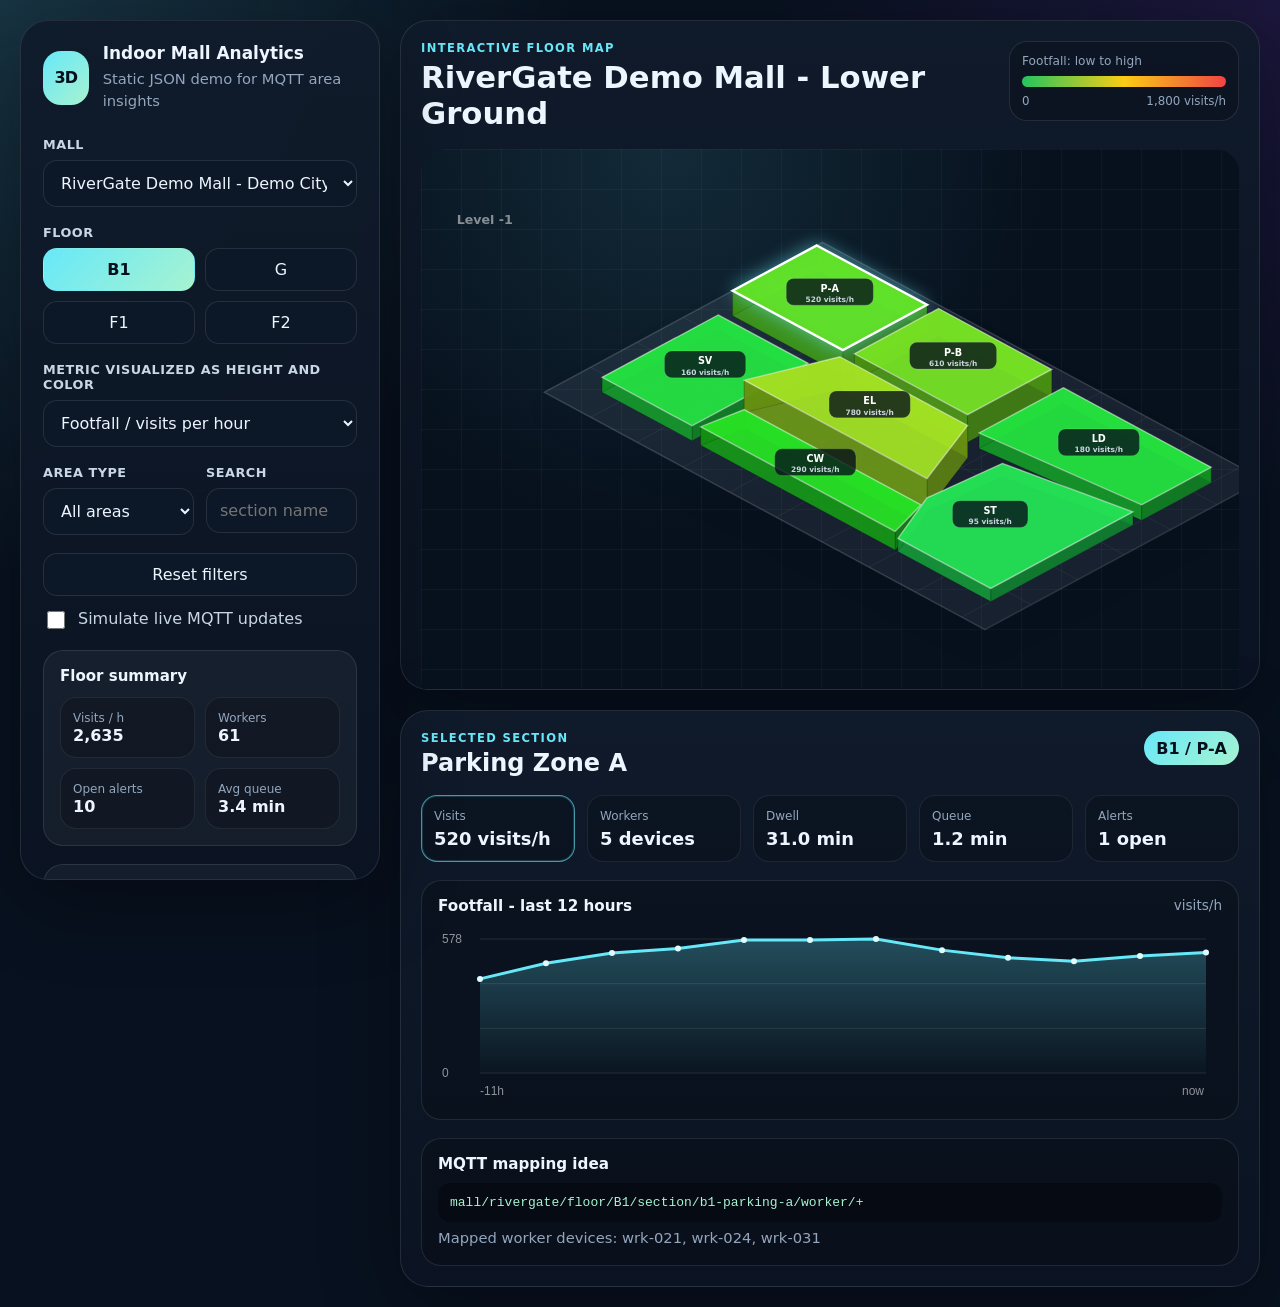
==== commit 3d807155: "Deploy 3d-mall-analytic" ====
--- a/3d-mall-analytic/index.html
+++ b/3d-mall-analytic/index.html
@@ -4,7 +4,7 @@
   <meta charset="utf-8">
   <meta name="viewport" content="width=device-width, initial-scale=1">
   <title>3D Indoor Mall Analytics Demo</title>
-  <link rel="stylesheet" href="assets/css/styles.css">
+  <link rel="stylesheet" href="styles.css">
 </head>
 <body>
   <div class="app-shell">
@@ -3191,6 +3191,6 @@
   ]
 }
   </script>
-  <script src="assets/js/app.js"></script>
+  <script src="app.js"></script>
 </body>
 </html>
--- a/3d-mall-analytic/styles.css
+++ b/3d-mall-analytic/styles.css
@@ -0,0 +1,525 @@
+:root {
+  --bg: #08111f;
+  --panel: #101b2b;
+  --panel-2: #132236;
+  --text: #edf5ff;
+  --muted: #93a6bd;
+  --line: rgba(255, 255, 255, 0.10);
+  --shadow: 0 24px 80px rgba(0, 0, 0, 0.30);
+  --accent: #67e8f9;
+  --danger: #fb7185;
+  --ok: #86efac;
+  --warning: #facc15;
+}
+
+* {
+  box-sizing: border-box;
+}
+
+html,
+body {
+  margin: 0;
+  min-height: 100%;
+  font-family: Inter, ui-sans-serif, system-ui, -apple-system, BlinkMacSystemFont, "Segoe UI", sans-serif;
+  color: var(--text);
+  background:
+    radial-gradient(circle at top left, rgba(103, 232, 249, 0.16), transparent 36rem),
+    radial-gradient(circle at top right, rgba(147, 51, 234, 0.14), transparent 32rem),
+    var(--bg);
+}
+
+body {
+  overflow-x: hidden;
+}
+
+button,
+select,
+input {
+  font: inherit;
+}
+
+.app-shell {
+  width: min(1500px, 100%);
+  min-height: 100vh;
+  margin: 0 auto;
+  display: grid;
+  grid-template-columns: 360px minmax(0, 1fr);
+  gap: 20px;
+  padding: 20px;
+}
+
+.sidebar,
+.map-card,
+.details-card {
+  border: 1px solid var(--line);
+  background: linear-gradient(180deg, rgba(16, 27, 43, 0.96), rgba(11, 20, 34, 0.96));
+  box-shadow: var(--shadow);
+  border-radius: 28px;
+}
+
+.sidebar {
+  padding: 22px;
+  position: sticky;
+  top: 20px;
+  height: calc(100vh - 40px);
+  overflow-y: auto;
+}
+
+.brand-block {
+  display: flex;
+  gap: 14px;
+  align-items: center;
+  margin-bottom: 24px;
+}
+
+.brand-mark {
+  width: 54px;
+  height: 54px;
+  display: grid;
+  place-items: center;
+  border-radius: 18px;
+  color: #06101d;
+  font-weight: 900;
+  letter-spacing: -0.05em;
+  background: linear-gradient(135deg, #67e8f9, #a7f3d0);
+}
+
+.brand-block h1,
+.map-header h2,
+.details-header h2,
+.insight-card h2,
+.help-card h2,
+.chart-heading h3,
+.data-block h3 {
+  margin: 0;
+}
+
+.brand-block h1 {
+  font-size: 1.06rem;
+  line-height: 1.2;
+}
+
+.brand-block p,
+.help-card p,
+.data-block p {
+  margin: 5px 0 0;
+  color: var(--muted);
+  font-size: 0.92rem;
+  line-height: 1.5;
+}
+
+.control-group {
+  margin-top: 18px;
+}
+
+.control-group label {
+  display: block;
+  margin-bottom: 8px;
+  color: #c8d6e5;
+  font-size: 0.80rem;
+  font-weight: 700;
+  letter-spacing: 0.04em;
+  text-transform: uppercase;
+}
+
+select,
+input[type="search"] {
+  width: 100%;
+  border: 1px solid var(--line);
+  border-radius: 14px;
+  color: var(--text);
+  background: #0c1727;
+  padding: 12px 13px;
+  outline: none;
+}
+
+select:focus,
+input[type="search"]:focus {
+  border-color: rgba(103, 232, 249, 0.7);
+  box-shadow: 0 0 0 4px rgba(103, 232, 249, 0.10);
+}
+
+.two-columns {
+  display: grid;
+  grid-template-columns: 1fr 1fr;
+  gap: 12px;
+}
+
+.floor-tabs {
+  display: grid;
+  grid-template-columns: repeat(2, minmax(0, 1fr));
+  gap: 10px;
+}
+
+.floor-tabs button,
+.actions button {
+  border: 1px solid var(--line);
+  border-radius: 14px;
+  color: var(--text);
+  background: #0c1727;
+  padding: 11px 12px;
+  cursor: pointer;
+  transition: transform 0.15s ease, border-color 0.15s ease, background 0.15s ease;
+}
+
+.floor-tabs button:hover,
+.actions button:hover {
+  transform: translateY(-1px);
+  border-color: rgba(103, 232, 249, 0.45);
+}
+
+.floor-tabs button.active {
+  color: #06101d;
+  background: linear-gradient(135deg, #67e8f9, #a7f3d0);
+  border-color: transparent;
+  font-weight: 800;
+}
+
+.actions {
+  display: grid;
+  gap: 12px;
+  margin-top: 18px;
+}
+
+.actions button {
+  width: 100%;
+}
+
+.toggle-row {
+  display: flex;
+  align-items: center;
+  gap: 10px;
+  color: #c8d6e5;
+  line-height: 1.4;
+  cursor: pointer;
+}
+
+.toggle-row input {
+  width: 18px;
+  height: 18px;
+  accent-color: #67e8f9;
+}
+
+.insight-card,
+.help-card {
+  margin-top: 18px;
+  padding: 16px;
+  border-radius: 20px;
+  background: rgba(255, 255, 255, 0.045);
+  border: 1px solid var(--line);
+}
+
+.insight-card h2,
+.help-card h2 {
+  font-size: 0.94rem;
+  margin-bottom: 12px;
+}
+
+.summary-grid {
+  display: grid;
+  grid-template-columns: repeat(2, minmax(0, 1fr));
+  gap: 10px;
+}
+
+.summary-item,
+.metric-card {
+  padding: 12px;
+  border-radius: 16px;
+  border: 1px solid rgba(255, 255, 255, 0.08);
+  background: rgba(0, 0, 0, 0.18);
+}
+
+.summary-item span,
+.metric-card span {
+  display: block;
+  color: var(--muted);
+  font-size: 0.75rem;
+  line-height: 1.35;
+}
+
+.summary-item strong,
+.metric-card {
+  width: 100%;
+  color: var(--text);
+  text-align: left;
+  cursor: pointer;
+}
+
+.metric-card strong {
+  display: block;
+  margin-top: 4px;
+  font-size: 1.12rem;
+}
+
+.main-panel {
+  display: grid;
+  grid-template-rows: minmax(610px, 1fr) auto;
+  gap: 20px;
+}
+
+.map-card {
+  min-height: 610px;
+  padding: 20px;
+  overflow: hidden;
+}
+
+.map-header,
+.details-header,
+.chart-heading {
+  display: flex;
+  align-items: flex-start;
+  justify-content: space-between;
+  gap: 18px;
+}
+
+.eyebrow {
+  margin: 0 0 4px;
+  color: var(--accent);
+  font-size: 0.72rem;
+  font-weight: 800;
+  letter-spacing: 0.12em;
+  text-transform: uppercase;
+}
+
+.map-header h2 {
+  font-size: clamp(1.4rem, 2.4vw, 2.1rem);
+}
+
+.legend {
+  min-width: 230px;
+  padding: 12px;
+  border-radius: 18px;
+  border: 1px solid var(--line);
+  background: rgba(0, 0, 0, 0.18);
+}
+
+.legend-title {
+  color: var(--muted);
+  font-size: 0.76rem;
+  margin-bottom: 8px;
+}
+
+.legend-bar {
+  height: 11px;
+  border-radius: 999px;
+  background: linear-gradient(90deg, #22c55e, #facc15, #ef4444);
+  margin-bottom: 7px;
+}
+
+.legend-row {
+  display: flex;
+  justify-content: space-between;
+  color: var(--muted);
+  font-size: 0.74rem;
+}
+
+.map-stage {
+  position: relative;
+  width: 100%;
+  height: calc(100% - 74px);
+  min-height: 520px;
+  margin-top: 18px;
+  border-radius: 24px;
+  overflow: hidden;
+  background:
+    linear-gradient(rgba(255, 255, 255, 0.035) 1px, transparent 1px),
+    linear-gradient(90deg, rgba(255, 255, 255, 0.035) 1px, transparent 1px),
+    radial-gradient(circle at 30% 0%, rgba(103, 232, 249, 0.12), transparent 24rem),
+    #07101d;
+  background-size: 40px 40px, 40px 40px, auto, auto;
+}
+
+#mallMap {
+  width: 100%;
+  height: 100%;
+  display: block;
+}
+
+.floor-base {
+  filter: drop-shadow(0 24px 18px rgba(0, 0, 0, 0.28));
+}
+
+.grid-line {
+  stroke: rgba(255, 255, 255, 0.08);
+  stroke-width: 1;
+}
+
+.section-side {
+  stroke: rgba(0, 0, 0, 0.22);
+  stroke-width: 1;
+  pointer-events: none;
+}
+
+.section-top {
+  stroke: rgba(255, 255, 255, 0.50);
+  stroke-width: 1.8;
+  cursor: pointer;
+  transition: filter 0.15s ease, opacity 0.15s ease;
+}
+
+.section-top:hover {
+  filter: brightness(1.15);
+}
+
+.section-top.selected {
+  stroke: #ffffff;
+  stroke-width: 3.2;
+  filter: drop-shadow(0 0 12px rgba(103, 232, 249, 0.60));
+}
+
+.section-label {
+  pointer-events: none;
+}
+
+.section-label rect {
+  fill: rgba(5, 13, 25, 0.78);
+  stroke: rgba(255, 255, 255, 0.16);
+  stroke-width: 1;
+}
+
+.section-label text {
+  fill: white;
+  font-weight: 800;
+  font-size: 13px;
+  text-anchor: middle;
+  dominant-baseline: middle;
+}
+
+.label-muted {
+  fill: #cbd5e1 !important;
+  font-weight: 600 !important;
+  font-size: 10px !important;
+}
+
+.tooltip {
+  position: absolute;
+  z-index: 5;
+  max-width: 260px;
+  padding: 10px 12px;
+  border: 1px solid rgba(255, 255, 255, 0.14);
+  border-radius: 14px;
+  color: var(--text);
+  background: rgba(5, 13, 25, 0.92);
+  box-shadow: 0 16px 32px rgba(0, 0, 0, 0.32);
+  pointer-events: none;
+  font-size: 0.86rem;
+  line-height: 1.4;
+}
+
+.tooltip strong {
+  display: block;
+  margin-bottom: 2px;
+}
+
+.details-card {
+  padding: 20px;
+}
+
+.badge {
+  display: inline-flex;
+  align-items: center;
+  min-height: 34px;
+  padding: 7px 12px;
+  border-radius: 999px;
+  color: #06101d;
+  background: linear-gradient(135deg, #67e8f9, #a7f3d0);
+  font-weight: 800;
+}
+
+.metric-grid {
+  display: grid;
+  grid-template-columns: repeat(5, minmax(0, 1fr));
+  gap: 12px;
+  margin-top: 18px;
+}
+
+.metric-card.active {
+  border-color: rgba(103, 232, 249, 0.64);
+  box-shadow: inset 0 0 0 1px rgba(103, 232, 249, 0.18);
+}
+
+.chart-wrap,
+.data-block {
+  margin-top: 18px;
+  border: 1px solid var(--line);
+  border-radius: 20px;
+  background: rgba(0, 0, 0, 0.18);
+  padding: 16px;
+}
+
+.chart-heading h3,
+.data-block h3 {
+  font-size: 0.95rem;
+}
+
+.chart-heading span {
+  color: var(--muted);
+  font-size: 0.85rem;
+}
+
+#trendChart {
+  width: 100%;
+  display: block;
+  margin-top: 8px;
+}
+
+.data-block code {
+  display: block;
+  overflow-x: auto;
+  margin-top: 10px;
+  padding: 12px;
+  border-radius: 12px;
+  color: #a7f3d0;
+  background: rgba(0, 0, 0, 0.35);
+}
+
+@media (max-width: 1120px) {
+  .app-shell {
+    grid-template-columns: 1fr;
+  }
+
+  .sidebar {
+    position: static;
+    height: auto;
+  }
+
+  .main-panel {
+    grid-template-rows: auto auto;
+  }
+
+  .metric-grid {
+    grid-template-columns: repeat(2, minmax(0, 1fr));
+  }
+}
+
+@media (max-width: 720px) {
+  .app-shell {
+    padding: 12px;
+  }
+
+  .sidebar,
+  .map-card,
+  .details-card {
+    border-radius: 20px;
+  }
+
+  .two-columns,
+  .summary-grid,
+  .metric-grid {
+    grid-template-columns: 1fr;
+  }
+
+  .map-header,
+  .details-header {
+    display: block;
+  }
+
+  .legend {
+    margin-top: 12px;
+    min-width: 0;
+  }
+
+  .map-stage {
+    min-height: 430px;
+  }
+}
